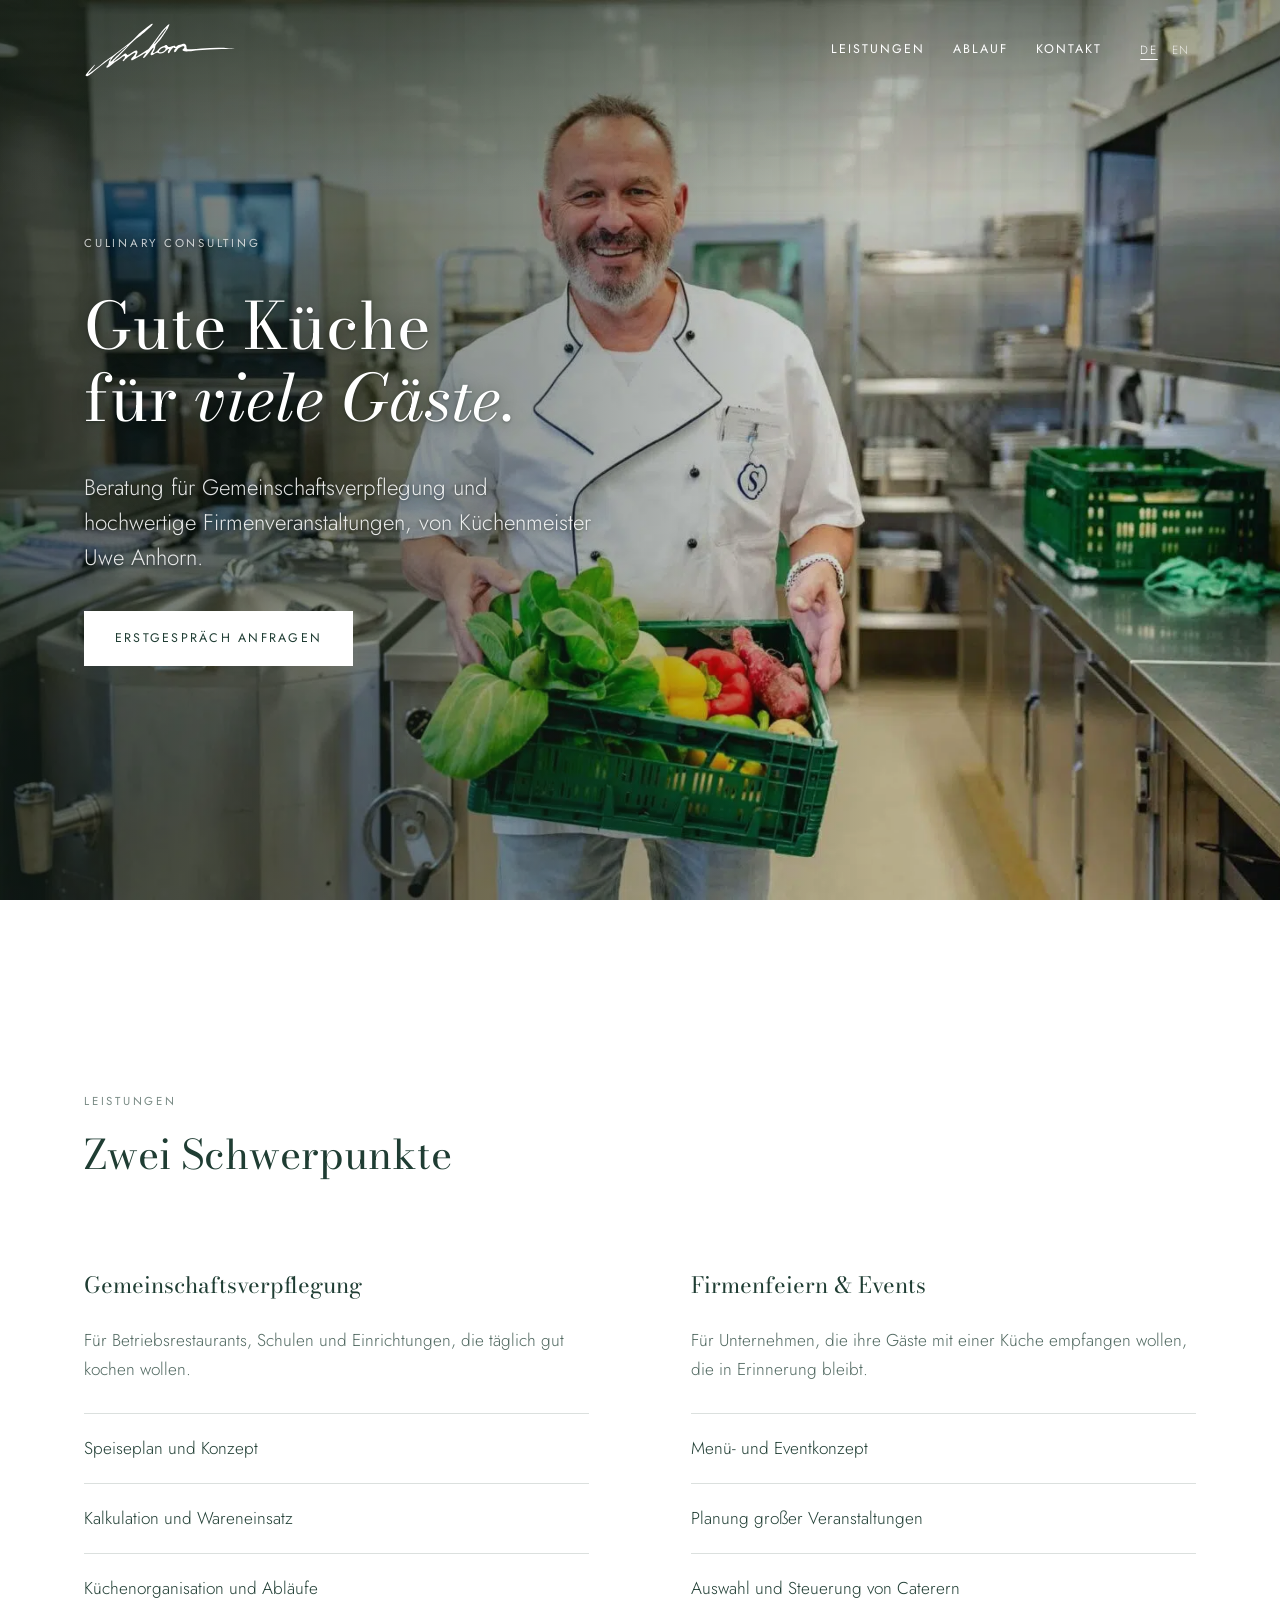
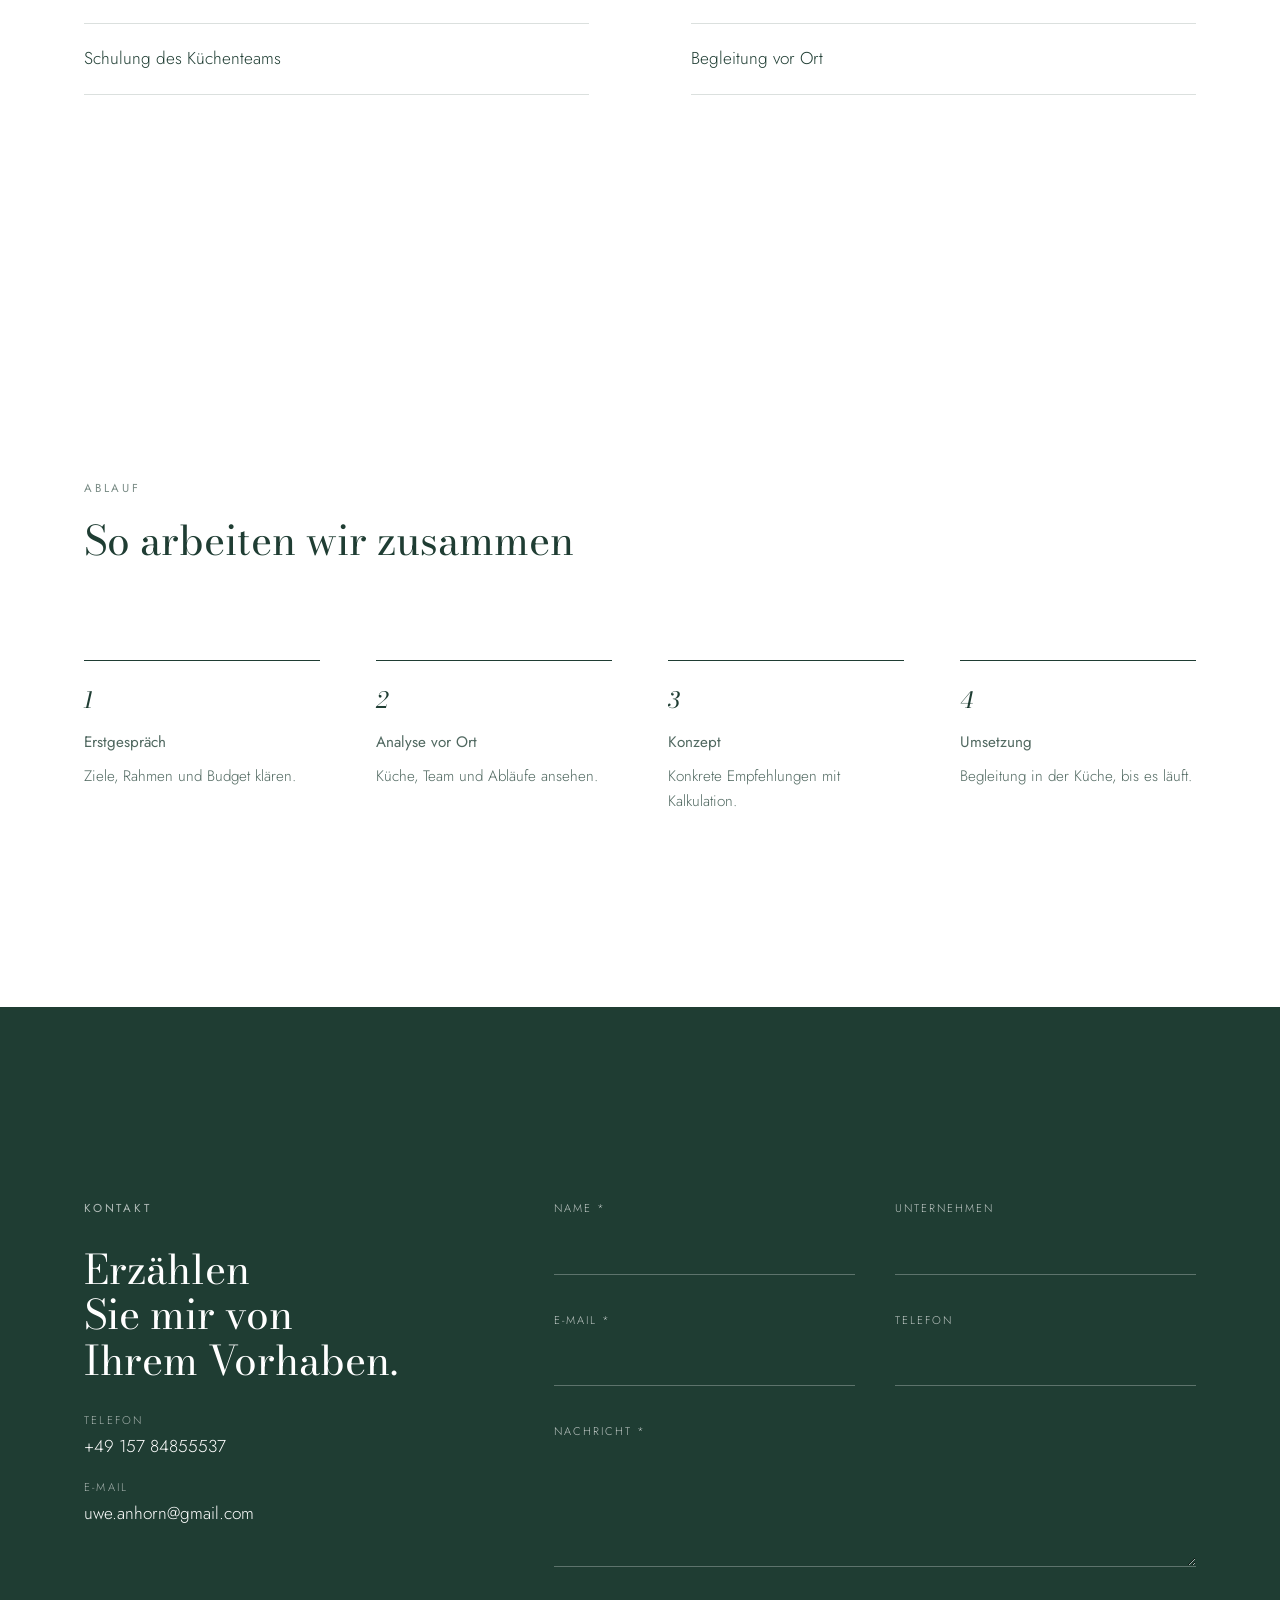
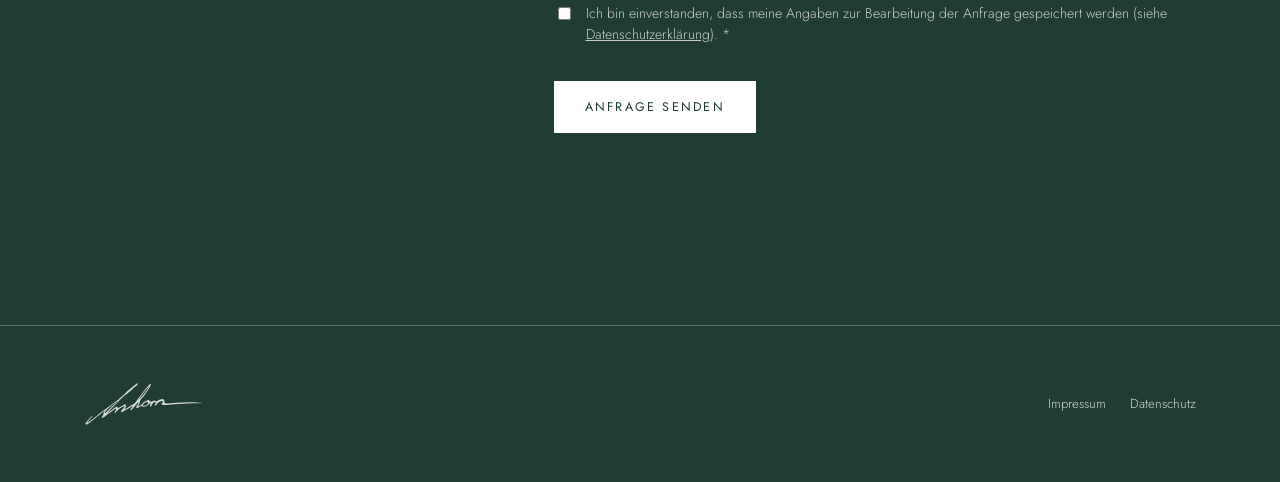
==== index.html @ eaed7107 "Erste Version der Website: OnePager, Impressum, Datenschutz Co-Authored-By: Claude Opus 5.5 <noreply" ====
<!doctype html>
<html lang="de">
<head>
<meta charset="utf-8">
<meta name="viewport" content="width=device-width,initial-scale=1,viewport-fit=cover">
<title>Anhorn Culinary Consulting – Beratung für Gemeinschaftsverpflegung &amp; Events</title>
<meta name="description" content="Küchenmeister Uwe Anhorn berät Gemeinschaftsverpflegung und hochwertige Firmenveranstaltungen: Speiseplan, Kalkulation, Küchenorganisation und Eventkonzepte.">
<meta property="og:title" content="Anhorn Culinary Consulting">
<meta property="og:description" content="Gute Küche für viele Gäste. Beratung für Gemeinschaftsverpflegung und hochwertige Firmenveranstaltungen.">
<meta property="og:image" content="https://anhorn-culinary.de/assets/img/uwe.webp">
<meta property="og:url" content="https://anhorn-culinary.de/">
<meta property="og:type" content="website">
<link rel="canonical" href="https://anhorn-culinary.de/">
<link rel="icon" href="favicon.svg" type="image/svg+xml">
<link rel="stylesheet" href="assets/fonts.css">
<link rel="preload" href="assets/fonts/bodoni-moda-latin-400-normal.woff2" as="font" type="font/woff2" crossorigin>
<style>html,body{margin:0}img{max-width:100%}[hidden]{display:none!important}</style>
<style>
/* Layout: zwei Farben, viel Weißraum. Weiße Inhaltsflächen mit grüner Schrift, ein grünes Band für den Kontakt. Bewusst eine einzige helle Optik. */
:root{
  --white:#FFFFFF;
  --green:#1F3D33;
  --green-80:rgba(31,61,51,.78);
  --green-60:rgba(31,61,51,.6);
  --line:rgba(31,61,51,.16);
  --line-inv:rgba(255,255,255,.28);
  --display:"Bodoni Moda","Didot","Bodoni 72",Georgia,serif;
  --body:"Jost","Futura","Avenir Next","Helvetica Neue",Arial,sans-serif;
  --step-0:clamp(1rem,.96rem + .2vw,1.075rem);
  --step-1:clamp(1.2rem,1.1rem + .4vw,1.4rem);
  --step-2:clamp(1.8rem,1.5rem + 1.3vw,2.6rem);
  --step-3:clamp(2.4rem,1.8rem + 2.8vw,4.2rem);
  color-scheme:light;
}
*{box-sizing:border-box}
html{scroll-behavior:smooth}
@media (prefers-reduced-motion:reduce){html{scroll-behavior:auto}*{transition:none!important}}
body{background:var(--white);color:var(--green);font-family:var(--body);font-weight:300;font-size:var(--step-0);line-height:1.7}
body::before{content:"";position:fixed;inset:0 0 auto;height:env(safe-area-inset-top,0px);z-index:10;background:var(--white);transition:background .35s}
html.at-top body::before{background:transparent}
section[id]{scroll-margin-top:96px}
.wrap{max-width:1240px;margin:0 auto;padding-left:max(16px,env(safe-area-inset-left,0px));padding-right:max(16px,env(safe-area-inset-right,0px))}
@media (min-width:700px){.wrap{padding-left:max(64px,env(safe-area-inset-left,0px));padding-right:max(64px,env(safe-area-inset-right,0px))}}
h1,h2,h3{font-family:var(--display);font-weight:400;line-height:1.12;text-wrap:balance;margin:0}
p{margin:0}
a{color:inherit}
:focus-visible{outline:1px solid currentColor;outline-offset:4px}
.eyebrow{font-size:.72rem;letter-spacing:.24em;text-transform:uppercase;font-weight:400;color:var(--green-60)}

#site[data-lang="de"] .en,#site[data-lang="en"] .de{display:none!important}

/* Header */
header{position:fixed;left:0;right:0;top:env(safe-area-inset-top,0px);z-index:9;background:var(--white);transition:background .35s,color .35s}
html.at-top header{background:transparent}
html.at-top header .logo,html.at-top nav .links a,html.at-top .lang button,html.at-top .lang button[aria-pressed="true"]{color:var(--white)}
html.at-top .lang button{opacity:.75}html.at-top .lang button[aria-pressed="true"]{opacity:1}
.bar{display:flex;align-items:center;justify-content:space-between;gap:24px;padding-block:22px}
.logo{display:block;color:var(--green);line-height:0}
.logo svg{height:56px;width:auto;display:block}
nav{display:flex;align-items:center;gap:32px}
nav .links{display:flex;gap:28px}
nav .links a{text-decoration:none;font-size:.78rem;letter-spacing:.16em;text-transform:uppercase;font-weight:400;color:var(--green-80)}
nav .links a:hover{color:var(--green)}
.lang{display:flex;gap:2px;font-size:.74rem;letter-spacing:.14em}
.lang button{all:unset;cursor:pointer;padding:4px 6px;color:var(--green-60)}
.lang button[aria-pressed="true"]{color:var(--green);text-decoration:underline;text-underline-offset:5px}
@media (max-width:820px){nav .links{display:none}}

/* Hero */
.hero{position:relative;height:100vh;height:100svh;min-height:560px;display:flex;align-items:center;color:var(--white);overflow:hidden;background:var(--green)}
.hero .track{position:absolute;inset:0;display:flex;overflow-x:auto;scroll-snap-type:x mandatory;scrollbar-width:none}
.hero .track::-webkit-scrollbar{display:none}
.hero .slide{flex:0 0 100%;margin:0;scroll-snap-align:start;height:100%;max-width:100%}
[hidden]{display:none!important}
.slide img{width:100%;height:100%;object-fit:cover;object-position:62% 35%;display:block}
.shade{position:absolute;inset:0;pointer-events:none;background:linear-gradient(180deg,rgba(15,28,23,.35) 0%,rgba(15,28,23,0) 22%),linear-gradient(90deg,rgba(15,28,23,.6) 0%,rgba(15,28,23,.32) 42%,rgba(15,28,23,0) 68%),rgba(15,28,23,.14)}
.hero .wrap{position:relative;z-index:1;width:100%;padding-block:clamp(96px,12vw,176px);pointer-events:none}
.hero .copy{display:grid;gap:36px;min-width:0;max-width:560px;pointer-events:auto;text-shadow:0 1px 18px rgba(10,20,16,.45),0 1px 3px rgba(10,20,16,.35)}
.hero .eyebrow{color:rgba(255,255,255,.75)}
.hero h1{font-size:var(--step-3)}
.hero h1 em{font-style:italic}
.hero p.lead{max-width:40ch;font-size:var(--step-1);line-height:1.55;color:rgba(255,255,255,.88)}
.hero .btn{background:var(--white);color:var(--green);border-color:var(--white);text-shadow:none}
.hero .btn:hover{background:transparent;color:var(--white)}
@media (max-width:760px){
  .hero{align-items:flex-end}
  .slide img{object-position:55% 30%}
  .shade{background:linear-gradient(180deg,rgba(15,28,23,.4) 0%,rgba(15,28,23,0) 20%),linear-gradient(0deg,rgba(15,28,23,.82) 0%,rgba(15,28,23,.6) 40%,rgba(15,28,23,0) 66%),rgba(15,28,23,.12)}
  .hero .wrap{padding-block:48px 56px}
}
.gnav{position:absolute;z-index:2;right:max(24px,env(safe-area-inset-right,0px));bottom:24px;display:flex;align-items:center;gap:16px;color:var(--white);font-size:.78rem;letter-spacing:.14em}
.gnav button{all:unset;cursor:pointer;padding:2px 6px;font-size:1rem}
.btn{display:inline-block;justify-self:start;text-decoration:none;font-family:var(--body);font-size:.78rem;letter-spacing:.18em;text-transform:uppercase;font-weight:400;padding:16px 30px;border:1px solid var(--green);background:var(--green);color:var(--white);cursor:pointer;transition:background .25s,color .25s}
.btn:hover{background:var(--white);color:var(--green)}

/* Sections */
section.band{padding-block:clamp(112px,15vw,208px)}
.head{display:grid;gap:20px;margin-bottom:clamp(56px,8vw,96px);max-width:60ch}
.head h2{font-size:var(--step-2)}

.fields{display:grid;gap:clamp(64px,8vw,128px);grid-template-columns:1fr}
@media (min-width:860px){.fields{grid-template-columns:1fr 1fr}}
.field{display:grid;gap:28px;align-content:start;min-width:0}
.field h3{font-size:var(--step-1)}
.field > p{color:var(--green-80);max-width:50ch}
.svc{list-style:none;margin:0;padding:0;border-top:1px solid var(--line)}
.svc li{padding-block:20px;border-bottom:1px solid var(--line)}

.steps{list-style:none;margin:0;padding:0;display:grid;grid-template-columns:1fr;gap:32px;counter-reset:s}
@media (min-width:760px){.steps{grid-template-columns:repeat(4,1fr);gap:56px}}
.steps li{counter-increment:s;display:grid;gap:8px;align-content:start;padding-top:20px;border-top:1px solid var(--green)}
.steps li::before{content:counter(s);font-family:var(--display);font-size:1.4rem;font-style:italic}
.steps b{font-weight:400;font-size:1.05rem}
.steps span{color:var(--green-80);font-size:.95rem}

/* Kontakt: grünes Band */
.contact-band{background:var(--green);color:var(--white)}
.contact-band .wrap{padding-block:clamp(112px,15vw,208px);display:grid;gap:clamp(64px,8vw,128px);grid-template-columns:1fr}
@media (min-width:900px){.contact-band .wrap{grid-template-columns:4fr 7fr}}
.contact-band .eyebrow{color:rgba(255,255,255,.65)}
.info{display:grid;gap:28px;align-content:start}
.info h2{font-size:var(--step-2)}
.info dl{margin:0;display:grid;gap:16px}
.info dt{font-size:.7rem;letter-spacing:.2em;text-transform:uppercase;color:rgba(255,255,255,.6)}
.info dd{margin:2px 0 0;user-select:all;word-break:break-word}
form{display:grid;gap:36px 40px;grid-template-columns:1fr 1fr;min-width:0}
.f{display:grid;gap:6px;min-width:0}
.f.full{grid-column:1/-1}
@media (max-width:620px){form{grid-template-columns:1fr}}
label{font-size:.7rem;letter-spacing:.18em;text-transform:uppercase;color:rgba(255,255,255,.7)}
input,select,textarea{font:inherit;font-weight:300;color:var(--white);background:transparent;border:0;border-bottom:1px solid var(--line-inv);padding:10px 0;border-radius:0;width:100%}
select{appearance:none}
select option{background:var(--green);color:var(--white)}
textarea{min-height:120px;resize:vertical}
input:focus,select:focus,textarea:focus{outline:none;border-bottom-color:var(--white)}
.consent{grid-column:1/-1;display:flex;gap:12px;align-items:flex-start;font-size:.88rem;color:rgba(255,255,255,.75);line-height:1.5}
.consent input{width:auto;margin-top:4px;accent-color:var(--white)}
.consent label{all:unset}
.formfoot{grid-column:1/-1;display:flex;flex-wrap:wrap;gap:20px;align-items:center}
.formfoot .btn{background:var(--white);color:var(--green);border-color:var(--white)}
.formfoot .btn:hover{background:transparent;color:var(--white)}
.msg{font-size:.92rem}

footer{background:var(--green);color:var(--white);border-top:1px solid var(--line-inv)}
footer .wrap{padding-block:56px;display:flex;flex-wrap:wrap;gap:20px;justify-content:space-between;align-items:center;font-size:.82rem}
footer .logo{color:var(--white)}
footer .logo svg{height:44px}
footer .legal{display:flex;gap:24px}
footer a{text-decoration:none;opacity:.8}
footer a:hover{opacity:1}
</style>
</head>
<body>


<div id="site" data-lang="de">
<header id="hdr">
  <div class="wrap bar">
    <a class="logo" href="#top" aria-label="Anhorn Culinary Consulting"><svg viewBox="40 326 516 190" role="img" aria-hidden="true"><path fill="currentColor" d="M296.31,428.75l-.05-.02c-4.24-1.74-.25-6.74,1.6-8.86,2.81-3.25,6.44-5.1,10.41-6.32,1.64-.55,3.47-1.21,5.22-1.05,1.16.09,2.32.76,2.83,1.86,3.34,8.51-12.87,16.27-20.01,14.4M292.74,379.34c2.35-3.39,12.62-17.7,21.52-27.21,1.92-2.05,3.63-4.32,5.09-3.76.66.25-.67,2.44-2.98,6-2.9,4.48-11.43,16.28-19.28,26.06-9.93,12.38-18.35,21.44-19.31,20.92-.83-.45,9.89-14.69,14.97-22.02M130.17,457.39c1.16-2.59,2.79-3.85,4.16-6.01,1.62-2.54,3.08-4.19,5.37-6.36.14-.24,9.52-9.72,23.76-20.86,1.09-.93,2.56-1.99,3.89-2.94.28-.21.57-.41.85-.62l.04-.03c2.44-1.73,4.89-3.4,7.3-5.22,3.21-2.4,6.06-5.07,9.3-7.29,3.36-2.17.89.47-1.34,3.03l-18.45,17.67c-5.13,4.97-28.47,27.5-28.47,27.5-3.73,4.22-8.61,6.05-6.42,1.14M550.38,416.26v-.02c-.08-.11-.36-.24-.82-.34-.06-.02-.13-.03-.2-.04-.81-.14-1.69-.21-2.52-.23-4.73-.1-9.52.72-14.22.18-3.93-.44-7.85-1.51-12-1.83-8.11-.62-16.15-.42-24.26-.2-19.45.57-38.9,1.34-58.36,2.29-11.47.8-23.05,2.03-34.6,2.42-2.62.09-5.23.15-7.84.14-1.63-.05-3.37-.01-4.92-.57-4.64-1.73-1.89-8.63-3.8-12.44-1.45-3.72-5.56-6.07-9.46-5.69-5.39.5-10.28,3.87-15.69,4.4-3.13.32-6.81,5.73-9.94,5.58-3.71-.19-3.25-4.03-6.27-3.75-4.2.39-10.67,3.56-14.38,4.69-5.19,1.59-6.25-2.18-9.97-5.92-.38-.36-.87-.69-1.35-.86-3.21-1.05-5.84,2.17-8.7,3.28-3.4,1.5-7.3,1.88-10.44,3.99-6.49,4.14-9.85,11.28-16.29,15.32-1.03.79-11.24,7.48-10.03,2.9.2-.74.62-1.63.99-2.31,4.56-8.07,5.53-10.95,7.01-20.23.59-2.43,2.51-4.61,3.93-6.6,3.51-4.53,7.46-8.58,11.3-12.88,3.8-4.25,6.17-8.6,9.45-13.27.65-.93,14.81-21.85,18-28.15,0,0,4.08-7.81,4.71-11.28.24-1.33-1.49-2.31-5.58,1.39,0,0-1.28,1.31-1.71,1.74-9.1,8.98-16.01,16.78-23.9,26.78l-17.24,24.02c-8.23,10.4-10.99,14.7-18.74,24.36-5.14,6.4-8.79,7.31-14.11,11.04-7.66,5.65-15.95,10.22-24.1,15.11-1.55.76-10.52,7.01-8.49,1.98,1.08-2.61,3-4.94,4.18-7.64,1.3-2.92,2.29-6.34.67-9.25-3.27-5.39-18.5,5.94-22.88,8.5-2.38,1.41-4.75,3.42-7.32,4.42-2.03.86-3.79.36-5.08-1.29-1.02-1.15-1.95-2.66-3.48-3.13-2.3-.68-5.77,1.59-7.93,3.31-2.54,1.92-4.99,3.88-7.45,5.81-1.19.87-5.29,4.29-6.79,4.9l-15.07,10.87-.04.03c-.64.52-1.3,1-1.99,1.43-1.82,1.14-2.67.63-1.16-1.27.93-1.21,2.44-2.61,3.64-3.76,1.1-1.07,2.19-2.17,3.28-3.26,2.41-2.44,4.78-4.91,7.22-7.3l.04-.04,26.49-26.8c9.06-9.63,18.42-19.12,27.99-28.28,4.91-4.59,10.67-8.18,15.99-12.16,1.69-1.31,3.33-2.72,4.95-4.11,4.31-3.72,9.03-6.99,13.36-10.7,4.98-4.43,9.64-9.28,14.8-13.49,3.52-3.06,6.85-6.36,10.2-9.62.84-.86,1.85-1.96,2.6-3.06,1.31-1.77,1.75-4.21-.9-3.75-1.85.36-3.64,1.5-5.23,2.49-9.15,6.18-17.68,13.62-26.19,20.51-4.22,3.42-8.44,6.85-12.37,10.61-6.16,5.97-11.74,12.52-18.06,18.32-13.12,12.8-27.87,23.87-42.72,34.58-19.2,14.58-38.37,29.39-58.18,43.09-4.61,3.59-8.88,7.67-13.56,11.21-5.26,3.73-10.28,7.72-15.26,11.79-6.98,5.31-13.88,10.6-21.16,15.55-.88.56-1.69,1.07-2.62,1.49-.52.23-.88.32-1.11.3-.47-.06-.32-.65.19-1.54,1.6-2.68,5.54-7.06,7.77-9.79,2.82-3.49,5.46-6.77,8.34-10.27,1.9-2.36,4.1-4.61,5.48-7.34,1.87-3.84-2.38-.24-3.34.9-2.19,2.38-4.27,4.82-6.4,7.25-6.37,7.38-13.67,14.36-19.6,22.12-.8,1.23-1.48,2.49-1.52,3.94.16,3.62,4.15,3.35,6.97,2.29,2.19-.85,4.2-2.2,6.13-3.58,2.56-1.86,5.17-3.8,7.68-5.77,6.48-5.2,12.85-10.36,19.31-15.61,4.21-3.55,8.32-7.2,12.7-10.55,6.09-4.52,11.98-9.27,17.92-13.99,2.79-2.13,5.65-4.1,8.42-6.24.94-.67,7-5.58,5.95-3.05-1.52,3.04-4.38,5.61-5.63,8.82-.68,1.58-1.1,3.31-1.27,5.38-.22,2.42-.7,4.83-2.2,6.78-1.72,2.3-4.43,4.03-5.58,6.7-1.47,4.14,3.64,3.12,6.31,1.71,6.96-3.39,14.59-11.42,21.05-15.94,8.67-5.72,17.2-11.75,25.49-18,3.33-2.47,11.21-8.33,9.54.48-.63,3.21-4.39,5.45-6.39,9.08-1.83,3.32.79,5.14,4,2.26.94-.87,1.87-2.29,2.64-3.29,1.31-1.69,3.51-3.23,4.93-4.48,5.04-4.43,8.4-7.08,12.73-10.13,4.9-3.21,9.67-6.8,15.07-9.12,7.43-2.62-.1,7.87-1.78,9.76-2.05,2.47-4.54,4.71-6.65,7.05-1.11,1.16-2.05,2.53-2.61,4.05-1.11,2.81.33,4.85,3.49,3.98,2.37-.64,4.48-2.06,6.63-3.17,9.34-4.84,18.53-9.88,27.51-15.38,5.27-3.14,21.24-13.36,6.4,2.51-2.05,2.19-3.33,4.23-3.77,6.61-.41,2.23.93,2.81,2.99,1.74,2.88-1.56,4.73-4.33,6.8-6.74,3.52-4.28,8.26-8.71,11.53-13.16,2.71-3.7,4.66-6.08,7.65-9.49,1.51-1.65,2.94-3.41,4.83-4.65,5.24-3.08-4.07,11.97-4.68,13.12-1.74,3.25-4.07,5.95-3.75,9.32.25,1.5,1.37,2.33,2.83,2.47,5.02.05,9.11-3.85,13.18-6.32,2.24-1.54,4.95-2.82,7.72-2.04,1.36.35,2.65.94,3.97,1.47,8.85,3.72,18.91-1.8,24.95-8.33,3.29-3.88,6.61-5.49,10.98-6.49-.03.25-.11.54-.25.87-1.73,3.88-5.81,7.6-4.72,12.43.26.97.99,1.94,2.03,1.8,3.1-.72,4.48-4.64,5.96-7.16,1.77-3.16,4.45-6.83,7.26-9.14,2.5-2.1,4.22-4.32,5.96-1.56.58.92,5.97-.56,5.01.98-2.24,3.61-6.13,7.06-5.04,11.89.26.97.99,1.94,2.03,1.8,3.1-.72,4.48-2.95,5.96-5.46,1.77-3.16,3.93-6.14,6.74-8.45,2.84-2.38,6.38-3.7,9.79-5.06,1.44-.53,2.88-1.16,4.37-1.56,1.51-.38,3.15-.53,4.51.35,2.47,1.88,1.24,5.59-.93,7.21-1.46,1.29-3.04,2.21-3.74,3.55-.77,1.47.24,3.19,1.63,4.1,5.75,3.24,14.81,2.28,21.84,1.78,3.6-.31,6.7-.7,10.21-1.14,6.99-.94,14-1.26,21.04-1.86,25.62-2.47,51.37-3.25,77.07-4.44,6.75-.1,13.77.26,20.57,0,5.06-.15,10.3-.34,15.35-.41,1.88-.06,3.8-.09,5.64-.33.46-.06.93-.15,1.39-.25.78-.18,1.15-.4,1.05-.57"/></svg></a>
    <nav aria-label="Navigation">
      <div class="links">
        <a href="#leistungen"><span class="de">Leistungen</span><span class="en">Services</span></a>
        <a href="#ablauf"><span class="de">Ablauf</span><span class="en">Process</span></a>
        <a href="#kontakt"><span class="de">Kontakt</span><span class="en">Contact</span></a>
      </div>
      <div class="lang" role="group" aria-label="Sprache / Language">
        <button type="button" id="lang-de" aria-pressed="true">DE</button>
        <button type="button" id="lang-en" aria-pressed="false">EN</button>
      </div>
    </nav>
  </div>
</header>

<main id="top">
<section class="hero" aria-label="Einstieg">
  <div class="track" id="gallery-track">
    <figure class="slide"><img src="assets/img/uwe.webp" alt="Uwe Anhorn in der Küche mit einer Kiste frischem Gemüse" width="1536" height="1024"></figure>
  </div>
  <div class="shade" aria-hidden="true"></div>
  <div class="wrap">
    <div class="copy">
      <p class="eyebrow">Culinary Consulting</p>
      <h1><span class="de">Gute Küche für <em>viele Gäste.</em></span><span class="en">Fine food for <em>many guests.</em></span></h1>
      <p class="lead"><span class="de">Beratung für Gemeinschaftsverpflegung und hochwertige Firmenveranstaltungen, von Küchenmeister Uwe Anhorn.</span><span class="en">Consulting for contract catering and premium corporate events, by master chef Uwe Anhorn.</span></p>
      <a class="btn" href="#kontakt"><span class="de">Erstgespräch anfragen</span><span class="en">Request a first call</span></a>
    </div>
  </div>
  <div class="gnav" id="gallery-nav" hidden>
    <button type="button" id="g-prev" aria-label="Vorheriges Bild">&#8592;</button>
    <span id="g-count">1 / 1</span>
    <button type="button" id="g-next" aria-label="Nächstes Bild">&#8594;</button>
  </div>
</section>

<section class="band" id="leistungen">
  <div class="wrap">
    <div class="head">
      <p class="eyebrow"><span class="de">Leistungen</span><span class="en">Services</span></p>
      <h2><span class="de">Zwei Schwerpunkte</span><span class="en">Two areas of focus</span></h2>
    </div>
    <div class="fields">
      <div class="field">
        <h3><span class="de">Gemeinschaftsverpflegung</span><span class="en">Contract catering</span></h3>
        <p><span class="de">Für Betriebsrestaurants, Schulen und Einrichtungen, die täglich gut kochen wollen.</span><span class="en">For staff restaurants, schools and institutions that want to cook well every day.</span></p>
        <ul class="svc">
          <li><span class="de">Speiseplan und Konzept</span><span class="en">Menu planning and concept</span></li>
          <li><span class="de">Kalkulation und Wareneinsatz</span><span class="en">Costing and food cost</span></li>
          <li><span class="de">Küchenorganisation und Abläufe</span><span class="en">Kitchen organisation and workflows</span></li>
          <li><span class="de">Schulung des Küchenteams</span><span class="en">Kitchen team training</span></li>
        </ul>
      </div>
      <div class="field">
        <h3><span class="de">Firmenfeiern &amp; Events</span><span class="en">Corporate events</span></h3>
        <p><span class="de">Für Unternehmen, die ihre Gäste mit einer Küche empfangen wollen, die in Erinnerung bleibt.</span><span class="en">For companies that want to welcome guests with food they will remember.</span></p>
        <ul class="svc">
          <li><span class="de">Menü- und Eventkonzept</span><span class="en">Menu and event concept</span></li>
          <li><span class="de">Planung großer Veranstaltungen</span><span class="en">Planning large events</span></li>
          <li><span class="de">Auswahl und Steuerung von Caterern</span><span class="en">Selecting and managing caterers</span></li>
          <li><span class="de">Begleitung vor Ort</span><span class="en">On-site support</span></li>
        </ul>
      </div>
    </div>
  </div>
</section>

<section class="band" id="ablauf">
  <div class="wrap">
    <div class="head">
      <p class="eyebrow"><span class="de">Ablauf</span><span class="en">Process</span></p>
      <h2><span class="de">So arbeiten wir zusammen</span><span class="en">How we work together</span></h2>
    </div>
    <ol class="steps">
      <li><b><span class="de">Erstgespräch</span><span class="en">First call</span></b><span><span class="de">Ziele, Rahmen und Budget klären.</span><span class="en">Goals, scope and budget.</span></span></li>
      <li><b><span class="de">Analyse vor Ort</span><span class="en">On-site review</span></b><span><span class="de">Küche, Team und Abläufe ansehen.</span><span class="en">Kitchen, team and workflows.</span></span></li>
      <li><b><span class="de">Konzept</span><span class="en">Concept</span></b><span><span class="de">Konkrete Empfehlungen mit Kalkulation.</span><span class="en">Concrete recommendations with costing.</span></span></li>
      <li><b><span class="de">Umsetzung</span><span class="en">Implementation</span></b><span><span class="de">Begleitung in der Küche, bis es läuft.</span><span class="en">Hands-on support until it runs.</span></span></li>
    </ol>
  </div>
</section>

<section class="contact-band" id="kontakt">
  <div class="wrap">
    <div class="info">
      <p class="eyebrow"><span class="de">Kontakt</span><span class="en">Contact</span></p>
      <h2><span class="de">Erzählen Sie mir von Ihrem Vorhaben.</span><span class="en">Tell me about your project.</span></h2>
      <dl>
        <div><dt><span class="de">Telefon</span><span class="en">Phone</span></dt><dd>+49 157 84855537</dd></div>
        <div><dt>E-Mail</dt><dd>uwe.anhorn@gmail.com</dd></div>
      </dl>
    </div>
    <form id="contact-form" novalidate>
      <input type="checkbox" name="botcheck" tabindex="-1" autocomplete="off" style="display:none">
      <div class="f"><label for="name">Name *</label><input id="name" name="name" autocomplete="name" required></div>
      <div class="f"><label for="company"><span class="de">Unternehmen</span><span class="en">Company</span></label><input id="company" name="company" autocomplete="organization"></div>
      <div class="f"><label for="email">E-Mail *</label><input id="email" name="email" type="email" autocomplete="email" required></div>
      <div class="f"><label for="phone"><span class="de">Telefon</span><span class="en">Phone</span></label><input id="phone" name="phone" type="tel" autocomplete="tel"></div>
      <div class="f full"><label for="message"><span class="de">Nachricht *</span><span class="en">Message *</span></label><textarea id="message" name="message" required></textarea></div>
      <div class="consent"><input type="checkbox" id="consent" required><label for="consent"><span class="de">Ich bin einverstanden, dass meine Angaben zur Bearbeitung der Anfrage gespeichert werden (siehe <a href="datenschutz.html">Datenschutzerklärung</a>). *</span><span class="en">I agree that my details will be stored to process my enquiry (see <a href="datenschutz.html">privacy policy</a>). *</span></label></div>
      <div class="formfoot">
        <button class="btn" type="submit"><span class="de">Anfrage senden</span><span class="en">Send enquiry</span></button>
        <p class="msg" id="form-msg" role="status"></p>
      </div>
    </form>
  </div>
</section>
</main>

<footer>
  <div class="wrap">
    <a class="logo" href="#top" aria-label="Anhorn Culinary Consulting"><svg viewBox="40 326 516 190" role="img" aria-hidden="true"><path fill="currentColor" d="M296.31,428.75l-.05-.02c-4.24-1.74-.25-6.74,1.6-8.86,2.81-3.25,6.44-5.1,10.41-6.32,1.64-.55,3.47-1.21,5.22-1.05,1.16.09,2.32.76,2.83,1.86,3.34,8.51-12.87,16.27-20.01,14.4M292.74,379.34c2.35-3.39,12.62-17.7,21.52-27.21,1.92-2.05,3.63-4.32,5.09-3.76.66.25-.67,2.44-2.98,6-2.9,4.48-11.43,16.28-19.28,26.06-9.93,12.38-18.35,21.44-19.31,20.92-.83-.45,9.89-14.69,14.97-22.02M130.17,457.39c1.16-2.59,2.79-3.85,4.16-6.01,1.62-2.54,3.08-4.19,5.37-6.36.14-.24,9.52-9.72,23.76-20.86,1.09-.93,2.56-1.99,3.89-2.94.28-.21.57-.41.85-.62l.04-.03c2.44-1.73,4.89-3.4,7.3-5.22,3.21-2.4,6.06-5.07,9.3-7.29,3.36-2.17.89.47-1.34,3.03l-18.45,17.67c-5.13,4.97-28.47,27.5-28.47,27.5-3.73,4.22-8.61,6.05-6.42,1.14M550.38,416.26v-.02c-.08-.11-.36-.24-.82-.34-.06-.02-.13-.03-.2-.04-.81-.14-1.69-.21-2.52-.23-4.73-.1-9.52.72-14.22.18-3.93-.44-7.85-1.51-12-1.83-8.11-.62-16.15-.42-24.26-.2-19.45.57-38.9,1.34-58.36,2.29-11.47.8-23.05,2.03-34.6,2.42-2.62.09-5.23.15-7.84.14-1.63-.05-3.37-.01-4.92-.57-4.64-1.73-1.89-8.63-3.8-12.44-1.45-3.72-5.56-6.07-9.46-5.69-5.39.5-10.28,3.87-15.69,4.4-3.13.32-6.81,5.73-9.94,5.58-3.71-.19-3.25-4.03-6.27-3.75-4.2.39-10.67,3.56-14.38,4.69-5.19,1.59-6.25-2.18-9.97-5.92-.38-.36-.87-.69-1.35-.86-3.21-1.05-5.84,2.17-8.7,3.28-3.4,1.5-7.3,1.88-10.44,3.99-6.49,4.14-9.85,11.28-16.29,15.32-1.03.79-11.24,7.48-10.03,2.9.2-.74.62-1.63.99-2.31,4.56-8.07,5.53-10.95,7.01-20.23.59-2.43,2.51-4.61,3.93-6.6,3.51-4.53,7.46-8.58,11.3-12.88,3.8-4.25,6.17-8.6,9.45-13.27.65-.93,14.81-21.85,18-28.15,0,0,4.08-7.81,4.71-11.28.24-1.33-1.49-2.31-5.58,1.39,0,0-1.28,1.31-1.71,1.74-9.1,8.98-16.01,16.78-23.9,26.78l-17.24,24.02c-8.23,10.4-10.99,14.7-18.74,24.36-5.14,6.4-8.79,7.31-14.11,11.04-7.66,5.65-15.95,10.22-24.1,15.11-1.55.76-10.52,7.01-8.49,1.98,1.08-2.61,3-4.94,4.18-7.64,1.3-2.92,2.29-6.34.67-9.25-3.27-5.39-18.5,5.94-22.88,8.5-2.38,1.41-4.75,3.42-7.32,4.42-2.03.86-3.79.36-5.08-1.29-1.02-1.15-1.95-2.66-3.48-3.13-2.3-.68-5.77,1.59-7.93,3.31-2.54,1.92-4.99,3.88-7.45,5.81-1.19.87-5.29,4.29-6.79,4.9l-15.07,10.87-.04.03c-.64.52-1.3,1-1.99,1.43-1.82,1.14-2.67.63-1.16-1.27.93-1.21,2.44-2.61,3.64-3.76,1.1-1.07,2.19-2.17,3.28-3.26,2.41-2.44,4.78-4.91,7.22-7.3l.04-.04,26.49-26.8c9.06-9.63,18.42-19.12,27.99-28.28,4.91-4.59,10.67-8.18,15.99-12.16,1.69-1.31,3.33-2.72,4.95-4.11,4.31-3.72,9.03-6.99,13.36-10.7,4.98-4.43,9.64-9.28,14.8-13.49,3.52-3.06,6.85-6.36,10.2-9.62.84-.86,1.85-1.96,2.6-3.06,1.31-1.77,1.75-4.21-.9-3.75-1.85.36-3.64,1.5-5.23,2.49-9.15,6.18-17.68,13.62-26.19,20.51-4.22,3.42-8.44,6.85-12.37,10.61-6.16,5.97-11.74,12.52-18.06,18.32-13.12,12.8-27.87,23.87-42.72,34.58-19.2,14.58-38.37,29.39-58.18,43.09-4.61,3.59-8.88,7.67-13.56,11.21-5.26,3.73-10.28,7.72-15.26,11.79-6.98,5.31-13.88,10.6-21.16,15.55-.88.56-1.69,1.07-2.62,1.49-.52.23-.88.32-1.11.3-.47-.06-.32-.65.19-1.54,1.6-2.68,5.54-7.06,7.77-9.79,2.82-3.49,5.46-6.77,8.34-10.27,1.9-2.36,4.1-4.61,5.48-7.34,1.87-3.84-2.38-.24-3.34.9-2.19,2.38-4.27,4.82-6.4,7.25-6.37,7.38-13.67,14.36-19.6,22.12-.8,1.23-1.48,2.49-1.52,3.94.16,3.62,4.15,3.35,6.97,2.29,2.19-.85,4.2-2.2,6.13-3.58,2.56-1.86,5.17-3.8,7.68-5.77,6.48-5.2,12.85-10.36,19.31-15.61,4.21-3.55,8.32-7.2,12.7-10.55,6.09-4.52,11.98-9.27,17.92-13.99,2.79-2.13,5.65-4.1,8.42-6.24.94-.67,7-5.58,5.95-3.05-1.52,3.04-4.38,5.61-5.63,8.82-.68,1.58-1.1,3.31-1.27,5.38-.22,2.42-.7,4.83-2.2,6.78-1.72,2.3-4.43,4.03-5.58,6.7-1.47,4.14,3.64,3.12,6.31,1.71,6.96-3.39,14.59-11.42,21.05-15.94,8.67-5.72,17.2-11.75,25.49-18,3.33-2.47,11.21-8.33,9.54.48-.63,3.21-4.39,5.45-6.39,9.08-1.83,3.32.79,5.14,4,2.26.94-.87,1.87-2.29,2.64-3.29,1.31-1.69,3.51-3.23,4.93-4.48,5.04-4.43,8.4-7.08,12.73-10.13,4.9-3.21,9.67-6.8,15.07-9.12,7.43-2.62-.1,7.87-1.78,9.76-2.05,2.47-4.54,4.71-6.65,7.05-1.11,1.16-2.05,2.53-2.61,4.05-1.11,2.81.33,4.85,3.49,3.98,2.37-.64,4.48-2.06,6.63-3.17,9.34-4.84,18.53-9.88,27.51-15.38,5.27-3.14,21.24-13.36,6.4,2.51-2.05,2.19-3.33,4.23-3.77,6.61-.41,2.23.93,2.81,2.99,1.74,2.88-1.56,4.73-4.33,6.8-6.74,3.52-4.28,8.26-8.71,11.53-13.16,2.71-3.7,4.66-6.08,7.65-9.49,1.51-1.65,2.94-3.41,4.83-4.65,5.24-3.08-4.07,11.97-4.68,13.12-1.74,3.25-4.07,5.95-3.75,9.32.25,1.5,1.37,2.33,2.83,2.47,5.02.05,9.11-3.85,13.18-6.32,2.24-1.54,4.95-2.82,7.72-2.04,1.36.35,2.65.94,3.97,1.47,8.85,3.72,18.91-1.8,24.95-8.33,3.29-3.88,6.61-5.49,10.98-6.49-.03.25-.11.54-.25.87-1.73,3.88-5.81,7.6-4.72,12.43.26.97.99,1.94,2.03,1.8,3.1-.72,4.48-4.64,5.96-7.16,1.77-3.16,4.45-6.83,7.26-9.14,2.5-2.1,4.22-4.32,5.96-1.56.58.92,5.97-.56,5.01.98-2.24,3.61-6.13,7.06-5.04,11.89.26.97.99,1.94,2.03,1.8,3.1-.72,4.48-2.95,5.96-5.46,1.77-3.16,3.93-6.14,6.74-8.45,2.84-2.38,6.38-3.7,9.79-5.06,1.44-.53,2.88-1.16,4.37-1.56,1.51-.38,3.15-.53,4.51.35,2.47,1.88,1.24,5.59-.93,7.21-1.46,1.29-3.04,2.21-3.74,3.55-.77,1.47.24,3.19,1.63,4.1,5.75,3.24,14.81,2.28,21.84,1.78,3.6-.31,6.7-.7,10.21-1.14,6.99-.94,14-1.26,21.04-1.86,25.62-2.47,51.37-3.25,77.07-4.44,6.75-.1,13.77.26,20.57,0,5.06-.15,10.3-.34,15.35-.41,1.88-.06,3.8-.09,5.64-.33.46-.06.93-.15,1.39-.25.78-.18,1.15-.4,1.05-.57"/></svg></a>
    <div class="legal"><a href="impressum.html"><span class="de">Impressum</span><span class="en">Legal notice</span></a><a href="datenschutz.html"><span class="de">Datenschutz</span><span class="en">Privacy</span></a></div>
  </div>
</footer>
</div>

<script>
(function(){
  const root=document.documentElement,hero=document.querySelector('.hero'),hdr=document.getElementById('hdr');
  const top=()=>root.classList.toggle('at-top',window.scrollY<hero.offsetHeight-hdr.offsetHeight-8);
  window.addEventListener('scroll',top,{passive:true});window.addEventListener('resize',top);top();
  const site=document.getElementById('site');
  const de=document.getElementById('lang-de'),en=document.getElementById('lang-en');
  function setLang(l){
    site.dataset.lang=l;document.documentElement.lang=l;
    de.setAttribute('aria-pressed',l==='de');en.setAttribute('aria-pressed',l==='en');
  }
  de.addEventListener('click',()=>setLang('de'));
  en.addEventListener('click',()=>setLang('en'));

  const track=document.getElementById('gallery-track'),slides=track.children,gnav=document.getElementById('gallery-nav'),gc=document.getElementById('g-count');
  if(slides.length>1){
    gnav.hidden=false;
    const idx=()=>Math.round(track.scrollLeft/track.clientWidth);
    const upd=()=>{gc.textContent=(idx()+1)+' / '+slides.length};
    const go=d=>{const i=(idx()+d+slides.length)%slides.length;track.scrollTo({left:i*track.clientWidth,behavior:'smooth'})};
    document.getElementById('g-prev').onclick=()=>go(-1);
    document.getElementById('g-next').onclick=()=>go(1);
    track.addEventListener('scroll',upd,{passive:true});upd();
  }

  // Web3Forms-Zugangsschlüssel (öffentlich, nur für den Formularversand). Wird bei der Einrichtung eingetragen.
  const WEB3FORMS_KEY='';
  const form=document.getElementById('contact-form'),msg=document.getElementById('form-msg'),btn=form.querySelector('button[type=submit]');
  form.addEventListener('submit',async function(e){
    e.preventDefault();
    const de=site.dataset.lang==='de';
    const ok=form.name.value.trim()&&form.email.value&&form.email.validity.valid&&form.message.value.trim()&&form.consent.checked;
    if(!ok){msg.textContent=de?'Bitte Name, gültige E-Mail, Nachricht und Einwilligung ausfüllen.':'Please fill in name, a valid email, message and consent.';return}
    if(!WEB3FORMS_KEY){msg.textContent=de?'Das Formular wird gerade eingerichtet. Bitte schreiben Sie vorerst an uwe.anhorn@gmail.com.':'The form is being set up. Please email uwe.anhorn@gmail.com for now.';return}
    btn.disabled=true;msg.textContent=de?'Wird gesendet …':'Sending …';
    const data={access_key:WEB3FORMS_KEY,subject:'Neue Anfrage über anhorn-culinary.de',from_name:'anhorn-culinary.de',
      name:form.name.value.trim(),email:form.email.value.trim(),replyto:form.email.value.trim(),
      unternehmen:form.company.value.trim(),telefon:form.phone.value.trim(),nachricht:form.message.value.trim(),botcheck:form.botcheck.checked};
    try{
      const r=await fetch('https://api.web3forms.com/submit',{method:'POST',headers:{'Content-Type':'application/json',Accept:'application/json'},body:JSON.stringify(data)});
      const j=await r.json();
      if(j.success){form.reset();msg.textContent=de?'Vielen Dank! Ihre Anfrage ist angekommen. Ich melde mich in Kürze.':'Thank you! Your enquiry has arrived. I will be in touch shortly.'}
      else throw new Error(j.message);
    }catch(err){msg.textContent=de?'Das hat leider nicht geklappt. Bitte schreiben Sie direkt an uwe.anhorn@gmail.com.':'Sending failed. Please email uwe.anhorn@gmail.com directly.'}
    btn.disabled=false;
  });
})();
</script>

</body>
</html>
---- assets/fonts.css ----
@font-face{font-family:"Bodoni Moda";font-style:normal;font-weight:400;font-display:swap;src:url("fonts/bodoni-moda-latin-400-normal.woff2") format("woff2")}
@font-face{font-family:"Bodoni Moda";font-style:italic;font-weight:400;font-display:swap;src:url("fonts/bodoni-moda-latin-400-italic.woff2") format("woff2")}
@font-face{font-family:"Jost";font-style:normal;font-weight:300;font-display:swap;src:url("fonts/jost-latin-300-normal.woff2") format("woff2")}
@font-face{font-family:"Jost";font-style:normal;font-weight:400;font-display:swap;src:url("fonts/jost-latin-400-normal.woff2") format("woff2")}
@font-face{font-family:"Jost";font-style:normal;font-weight:500;font-display:swap;src:url("fonts/jost-latin-500-normal.woff2") format("woff2")}
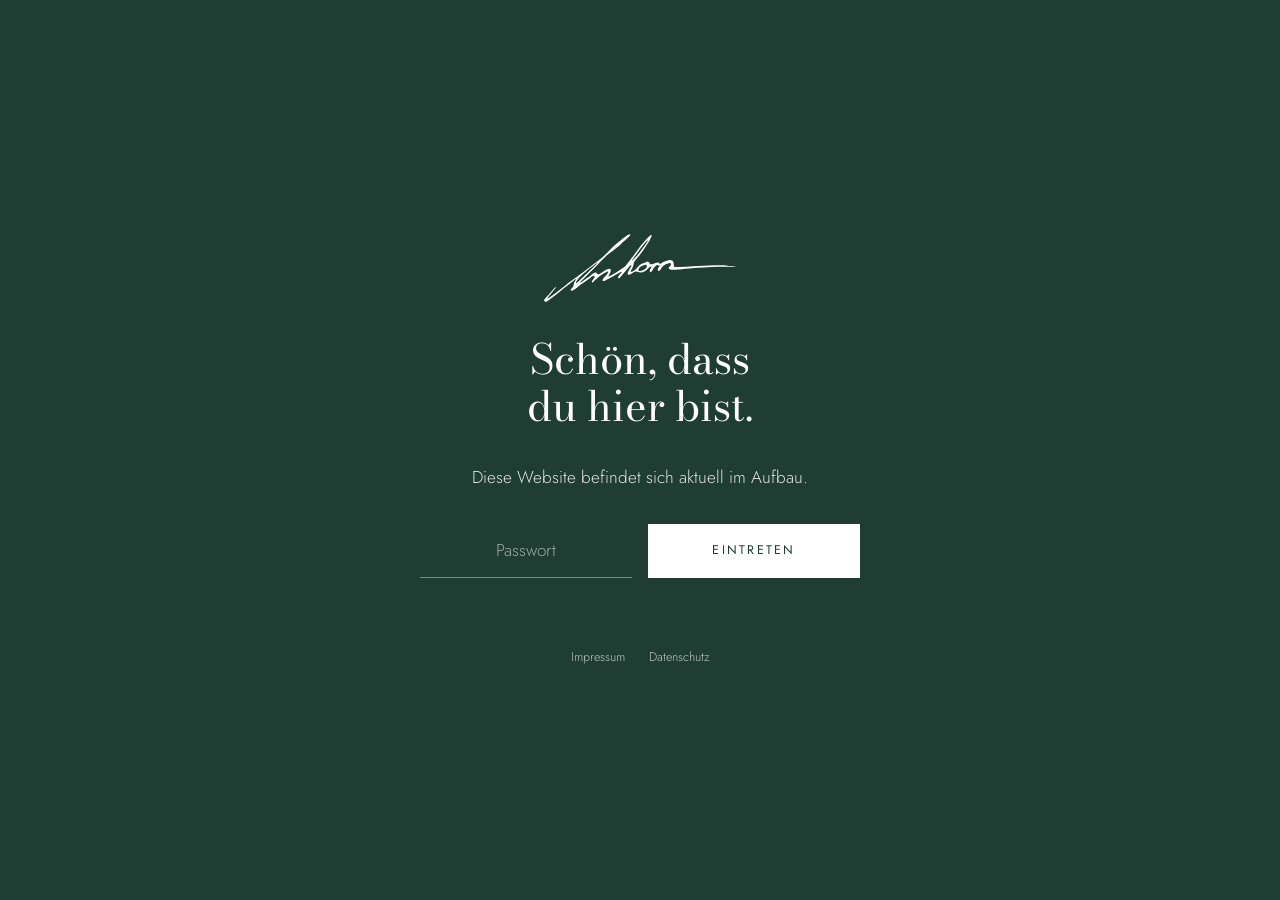
==== commit 95d6f911: "Passwortschutz während des Aufbaus, Seite für Suchmaschinen ausgeblendet Co-Authored-By: Claude Opus" ====
--- a/index.html
+++ b/index.html
@@ -14,7 +14,28 @@
 <link rel="icon" href="favicon.svg" type="image/svg+xml">
 <link rel="stylesheet" href="assets/fonts.css">
 <link rel="preload" href="assets/fonts/bodoni-moda-latin-400-normal.woff2" as="font" type="font/woff2" crossorigin>
-<style>html,body{margin:0}img{max-width:100%}[hidden]{display:none!important}</style>
+<meta name="robots" content="noindex, nofollow">
+<script>
+/* Baustellen-Sperre: blendet die Seite für Besucher ohne Passwort aus. Zum Livegang diesen Block, das #gate-Element und die robots-Zeile entfernen. */
+(function(){var ok=false;try{ok=sessionStorage.getItem('aca-ok')==='1'}catch(e){}if(!ok)document.documentElement.classList.add('locked')})();
+</script>
+<style>html,body{margin:0}img{max-width:100%}[hidden]{display:none!important}
+html.locked #site{display:none}html:not(.locked) #gate{display:none}
+#gate{min-height:100vh;min-height:100svh;background:#1F3D33;color:#fff;display:flex;align-items:center;justify-content:center;font-family:"Jost","Futura","Avenir Next","Helvetica Neue",Arial,sans-serif;font-weight:300;padding:48px max(24px,env(safe-area-inset-right,0px)) 48px max(24px,env(safe-area-inset-left,0px));box-sizing:border-box}
+#gate .in{max-width:440px;width:100%;display:grid;gap:32px;text-align:center;justify-items:center}
+#gate svg{height:72px;width:auto;color:#fff}
+#gate h1{font-family:"Bodoni Moda","Didot",Georgia,serif;font-weight:400;font-size:clamp(1.9rem,1.5rem + 1.6vw,2.6rem);line-height:1.15;margin:0}
+#gate p{margin:0;line-height:1.7;color:rgba(255,255,255,.85)}
+#gate form{display:grid;gap:16px;width:100%}
+#gate input{font:inherit;font-weight:300;color:#fff;background:transparent;border:0;border-bottom:1px solid rgba(255,255,255,.4);padding:10px 0;text-align:center;border-radius:0;width:100%;box-sizing:border-box}
+#gate input:focus{outline:none;border-bottom-color:#fff}
+#gate input::placeholder{color:rgba(255,255,255,.55)}
+#gate button{font:inherit;font-size:.78rem;letter-spacing:.18em;text-transform:uppercase;font-weight:400;padding:15px 28px;border:1px solid #fff;background:#fff;color:#1F3D33;cursor:pointer}
+#gate button:hover{background:transparent;color:#fff}
+#gate .err{min-height:1.5em;font-size:.9rem}
+#gate .legal{display:flex;gap:24px;font-size:.78rem}
+#gate .legal a{color:rgba(255,255,255,.7);text-decoration:none}
+</style>
 <style>
 /* Layout: zwei Farben, viel Weißraum. Weiße Inhaltsflächen mit grüner Schrift, ein grünes Band für den Kontakt. Bewusst eine einzige helle Optik. */
 :root{
@@ -153,6 +174,32 @@
 <body>
 
 
+<div id="gate">
+  <div class="in">
+    <svg viewBox="40 326 516 190" role="img" aria-label="Anhorn"><path fill="currentColor" d="M296.31,428.75l-.05-.02c-4.24-1.74-.25-6.74,1.6-8.86,2.81-3.25,6.44-5.1,10.41-6.32,1.64-.55,3.47-1.21,5.22-1.05,1.16.09,2.32.76,2.83,1.86,3.34,8.51-12.87,16.27-20.01,14.4M292.74,379.34c2.35-3.39,12.62-17.7,21.52-27.21,1.92-2.05,3.63-4.32,5.09-3.76.66.25-.67,2.44-2.98,6-2.9,4.48-11.43,16.28-19.28,26.06-9.93,12.38-18.35,21.44-19.31,20.92-.83-.45,9.89-14.69,14.97-22.02M130.17,457.39c1.16-2.59,2.79-3.85,4.16-6.01,1.62-2.54,3.08-4.19,5.37-6.36.14-.24,9.52-9.72,23.76-20.86,1.09-.93,2.56-1.99,3.89-2.94.28-.21.57-.41.85-.62l.04-.03c2.44-1.73,4.89-3.4,7.3-5.22,3.21-2.4,6.06-5.07,9.3-7.29,3.36-2.17.89.47-1.34,3.03l-18.45,17.67c-5.13,4.97-28.47,27.5-28.47,27.5-3.73,4.22-8.61,6.05-6.42,1.14M550.38,416.26v-.02c-.08-.11-.36-.24-.82-.34-.06-.02-.13-.03-.2-.04-.81-.14-1.69-.21-2.52-.23-4.73-.1-9.52.72-14.22.18-3.93-.44-7.85-1.51-12-1.83-8.11-.62-16.15-.42-24.26-.2-19.45.57-38.9,1.34-58.36,2.29-11.47.8-23.05,2.03-34.6,2.42-2.62.09-5.23.15-7.84.14-1.63-.05-3.37-.01-4.92-.57-4.64-1.73-1.89-8.63-3.8-12.44-1.45-3.72-5.56-6.07-9.46-5.69-5.39.5-10.28,3.87-15.69,4.4-3.13.32-6.81,5.73-9.94,5.58-3.71-.19-3.25-4.03-6.27-3.75-4.2.39-10.67,3.56-14.38,4.69-5.19,1.59-6.25-2.18-9.97-5.92-.38-.36-.87-.69-1.35-.86-3.21-1.05-5.84,2.17-8.7,3.28-3.4,1.5-7.3,1.88-10.44,3.99-6.49,4.14-9.85,11.28-16.29,15.32-1.03.79-11.24,7.48-10.03,2.9.2-.74.62-1.63.99-2.31,4.56-8.07,5.53-10.95,7.01-20.23.59-2.43,2.51-4.61,3.93-6.6,3.51-4.53,7.46-8.58,11.3-12.88,3.8-4.25,6.17-8.6,9.45-13.27.65-.93,14.81-21.85,18-28.15,0,0,4.08-7.81,4.71-11.28.24-1.33-1.49-2.31-5.58,1.39,0,0-1.28,1.31-1.71,1.74-9.1,8.98-16.01,16.78-23.9,26.78l-17.24,24.02c-8.23,10.4-10.99,14.7-18.74,24.36-5.14,6.4-8.79,7.31-14.11,11.04-7.66,5.65-15.95,10.22-24.1,15.11-1.55.76-10.52,7.01-8.49,1.98,1.08-2.61,3-4.94,4.18-7.64,1.3-2.92,2.29-6.34.67-9.25-3.27-5.39-18.5,5.94-22.88,8.5-2.38,1.41-4.75,3.42-7.32,4.42-2.03.86-3.79.36-5.08-1.29-1.02-1.15-1.95-2.66-3.48-3.13-2.3-.68-5.77,1.59-7.93,3.31-2.54,1.92-4.99,3.88-7.45,5.81-1.19.87-5.29,4.29-6.79,4.9l-15.07,10.87-.04.03c-.64.52-1.3,1-1.99,1.43-1.82,1.14-2.67.63-1.16-1.27.93-1.21,2.44-2.61,3.64-3.76,1.1-1.07,2.19-2.17,3.28-3.26,2.41-2.44,4.78-4.91,7.22-7.3l.04-.04,26.49-26.8c9.06-9.63,18.42-19.12,27.99-28.28,4.91-4.59,10.67-8.18,15.99-12.16,1.69-1.31,3.33-2.72,4.95-4.11,4.31-3.72,9.03-6.99,13.36-10.7,4.98-4.43,9.64-9.28,14.8-13.49,3.52-3.06,6.85-6.36,10.2-9.62.84-.86,1.85-1.96,2.6-3.06,1.31-1.77,1.75-4.21-.9-3.75-1.85.36-3.64,1.5-5.23,2.49-9.15,6.18-17.68,13.62-26.19,20.51-4.22,3.42-8.44,6.85-12.37,10.61-6.16,5.97-11.74,12.52-18.06,18.32-13.12,12.8-27.87,23.87-42.72,34.58-19.2,14.58-38.37,29.39-58.18,43.09-4.61,3.59-8.88,7.67-13.56,11.21-5.26,3.73-10.28,7.72-15.26,11.79-6.98,5.31-13.88,10.6-21.16,15.55-.88.56-1.69,1.07-2.62,1.49-.52.23-.88.32-1.11.3-.47-.06-.32-.65.19-1.54,1.6-2.68,5.54-7.06,7.77-9.79,2.82-3.49,5.46-6.77,8.34-10.27,1.9-2.36,4.1-4.61,5.48-7.34,1.87-3.84-2.38-.24-3.34.9-2.19,2.38-4.27,4.82-6.4,7.25-6.37,7.38-13.67,14.36-19.6,22.12-.8,1.23-1.48,2.49-1.52,3.94.16,3.62,4.15,3.35,6.97,2.29,2.19-.85,4.2-2.2,6.13-3.58,2.56-1.86,5.17-3.8,7.68-5.77,6.48-5.2,12.85-10.36,19.31-15.61,4.21-3.55,8.32-7.2,12.7-10.55,6.09-4.52,11.98-9.27,17.92-13.99,2.79-2.13,5.65-4.1,8.42-6.24.94-.67,7-5.58,5.95-3.05-1.52,3.04-4.38,5.61-5.63,8.82-.68,1.58-1.1,3.31-1.27,5.38-.22,2.42-.7,4.83-2.2,6.78-1.72,2.3-4.43,4.03-5.58,6.7-1.47,4.14,3.64,3.12,6.31,1.71,6.96-3.39,14.59-11.42,21.05-15.94,8.67-5.72,17.2-11.75,25.49-18,3.33-2.47,11.21-8.33,9.54.48-.63,3.21-4.39,5.45-6.39,9.08-1.83,3.32.79,5.14,4,2.26.94-.87,1.87-2.29,2.64-3.29,1.31-1.69,3.51-3.23,4.93-4.48,5.04-4.43,8.4-7.08,12.73-10.13,4.9-3.21,9.67-6.8,15.07-9.12,7.43-2.62-.1,7.87-1.78,9.76-2.05,2.47-4.54,4.71-6.65,7.05-1.11,1.16-2.05,2.53-2.61,4.05-1.11,2.81.33,4.85,3.49,3.98,2.37-.64,4.48-2.06,6.63-3.17,9.34-4.84,18.53-9.88,27.51-15.38,5.27-3.14,21.24-13.36,6.4,2.51-2.05,2.19-3.33,4.23-3.77,6.61-.41,2.23.93,2.81,2.99,1.74,2.88-1.56,4.73-4.33,6.8-6.74,3.52-4.28,8.26-8.71,11.53-13.16,2.71-3.7,4.66-6.08,7.65-9.49,1.51-1.65,2.94-3.41,4.83-4.65,5.24-3.08-4.07,11.97-4.68,13.12-1.74,3.25-4.07,5.95-3.75,9.32.25,1.5,1.37,2.33,2.83,2.47,5.02.05,9.11-3.85,13.18-6.32,2.24-1.54,4.95-2.82,7.72-2.04,1.36.35,2.65.94,3.97,1.47,8.85,3.72,18.91-1.8,24.95-8.33,3.29-3.88,6.61-5.49,10.98-6.49-.03.25-.11.54-.25.87-1.73,3.88-5.81,7.6-4.72,12.43.26.97.99,1.94,2.03,1.8,3.1-.72,4.48-4.64,5.96-7.16,1.77-3.16,4.45-6.83,7.26-9.14,2.5-2.1,4.22-4.32,5.96-1.56.58.92,5.97-.56,5.01.98-2.24,3.61-6.13,7.06-5.04,11.89.26.97.99,1.94,2.03,1.8,3.1-.72,4.48-2.95,5.96-5.46,1.77-3.16,3.93-6.14,6.74-8.45,2.84-2.38,6.38-3.7,9.79-5.06,1.44-.53,2.88-1.16,4.37-1.56,1.51-.38,3.15-.53,4.51.35,2.47,1.88,1.24,5.59-.93,7.21-1.46,1.29-3.04,2.21-3.74,3.55-.77,1.47.24,3.19,1.63,4.1,5.75,3.24,14.81,2.28,21.84,1.78,3.6-.31,6.7-.7,10.21-1.14,6.99-.94,14-1.26,21.04-1.86,25.62-2.47,51.37-3.25,77.07-4.44,6.75-.1,13.77.26,20.57,0,5.06-.15,10.3-.34,15.35-.41,1.88-.06,3.8-.09,5.64-.33.46-.06.93-.15,1.39-.25.78-.18,1.15-.4,1.05-.57"/></svg>
+    <h1>Schön, dass du hier bist.</h1>
+    <p>Diese Website befindet sich aktuell im Aufbau.</p>
+    <form id="gate-form">
+      <label for="gate-pw" style="position:absolute;left:-9999px">Passwort</label>
+      <input id="gate-pw" type="password" placeholder="Passwort" autocomplete="current-password">
+      <button type="submit">Eintreten</button>
+      <p class="err" id="gate-err" role="status"></p>
+    </form>
+    <div class="legal"><a href="impressum.html">Impressum</a><a href="datenschutz.html">Datenschutz</a></div>
+  </div>
+</div>
+<script>
+(function(){
+  var H=1022792023;
+  function hash(s){var h=5381;for(var i=0;i<s.length;i++){h=(Math.imul(h,33)^s.charCodeAt(i))>>>0}return h}
+  document.getElementById('gate-form').addEventListener('submit',function(e){
+    e.preventDefault();
+    var v=document.getElementById('gate-pw').value;
+    if(hash(v)===H){try{sessionStorage.setItem('aca-ok','1')}catch(x){}document.documentElement.classList.remove('locked');window.scrollTo(0,0);window.dispatchEvent(new Event('scroll'))}
+    else{document.getElementById('gate-err').textContent='Das Passwort stimmt leider nicht.'}
+  });
+})();
+</script>
 <div id="site" data-lang="de">
 <header id="hdr">
   <div class="wrap bar">
